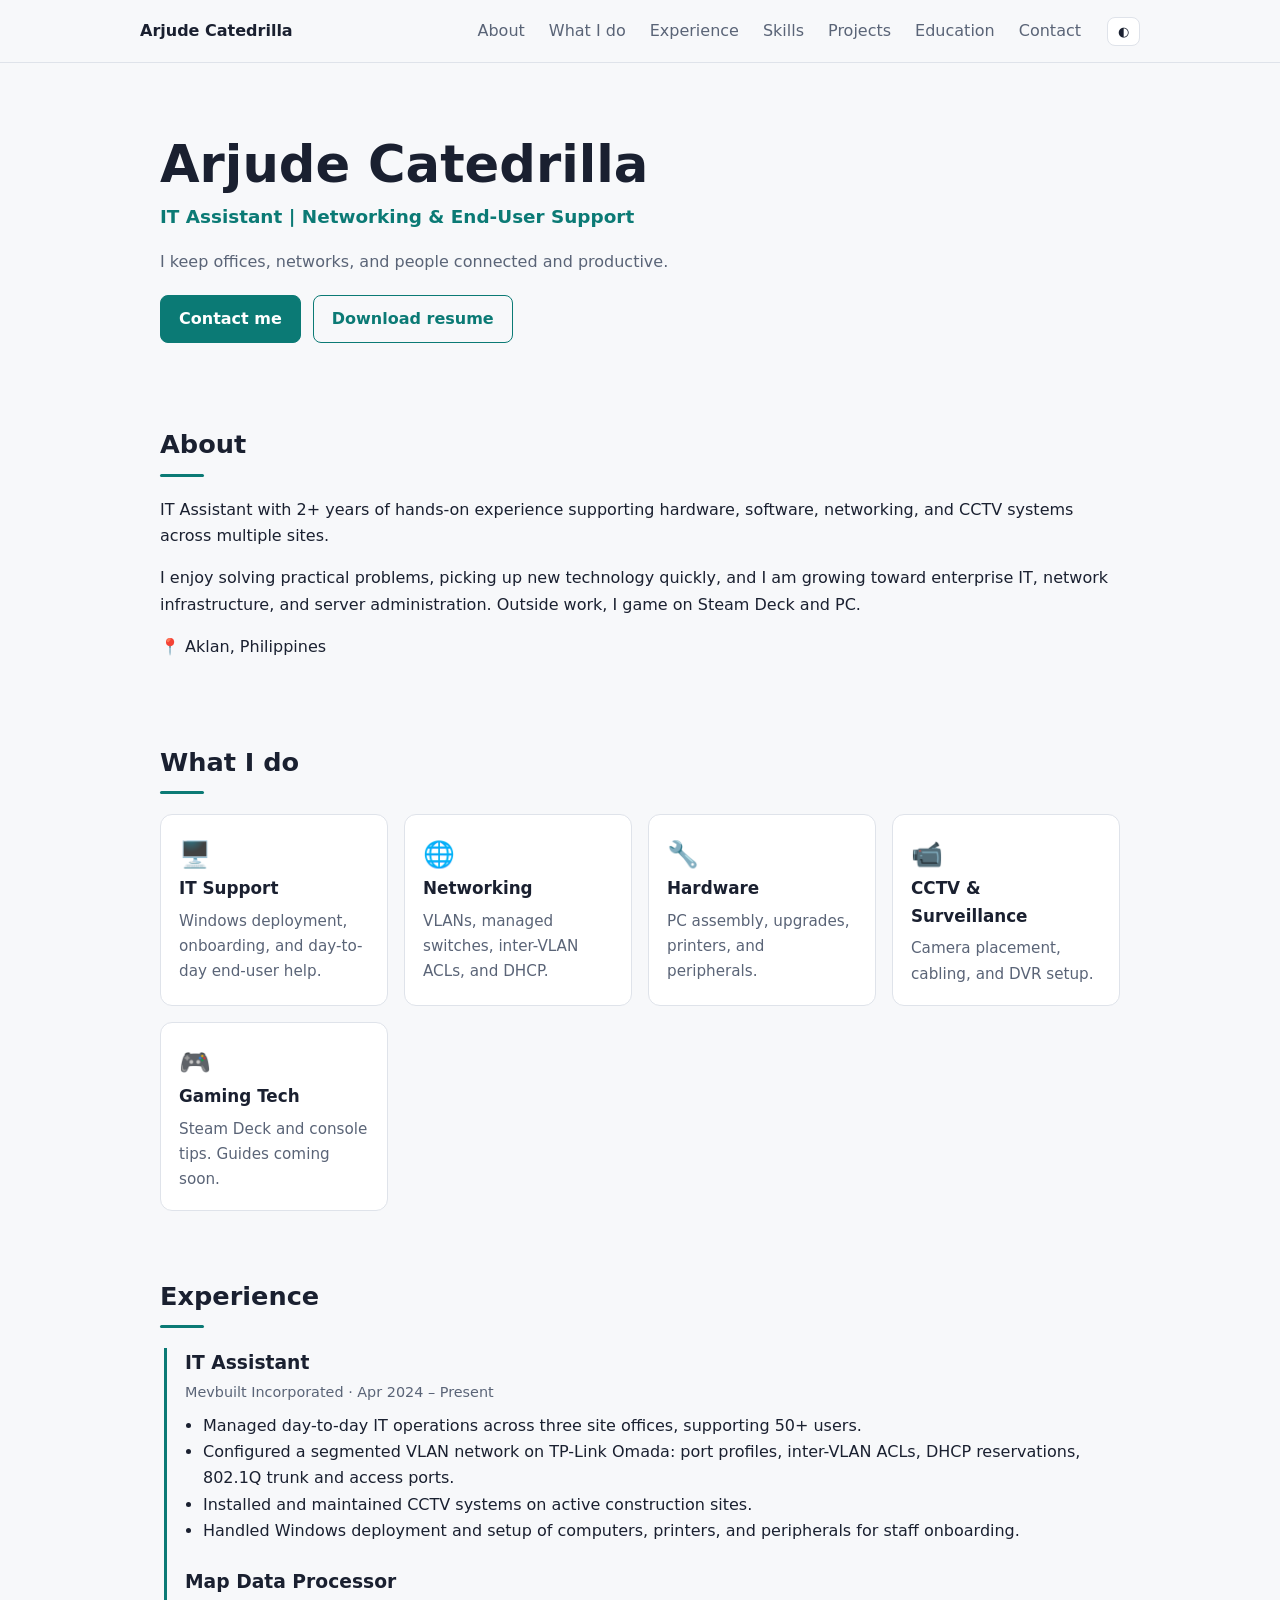
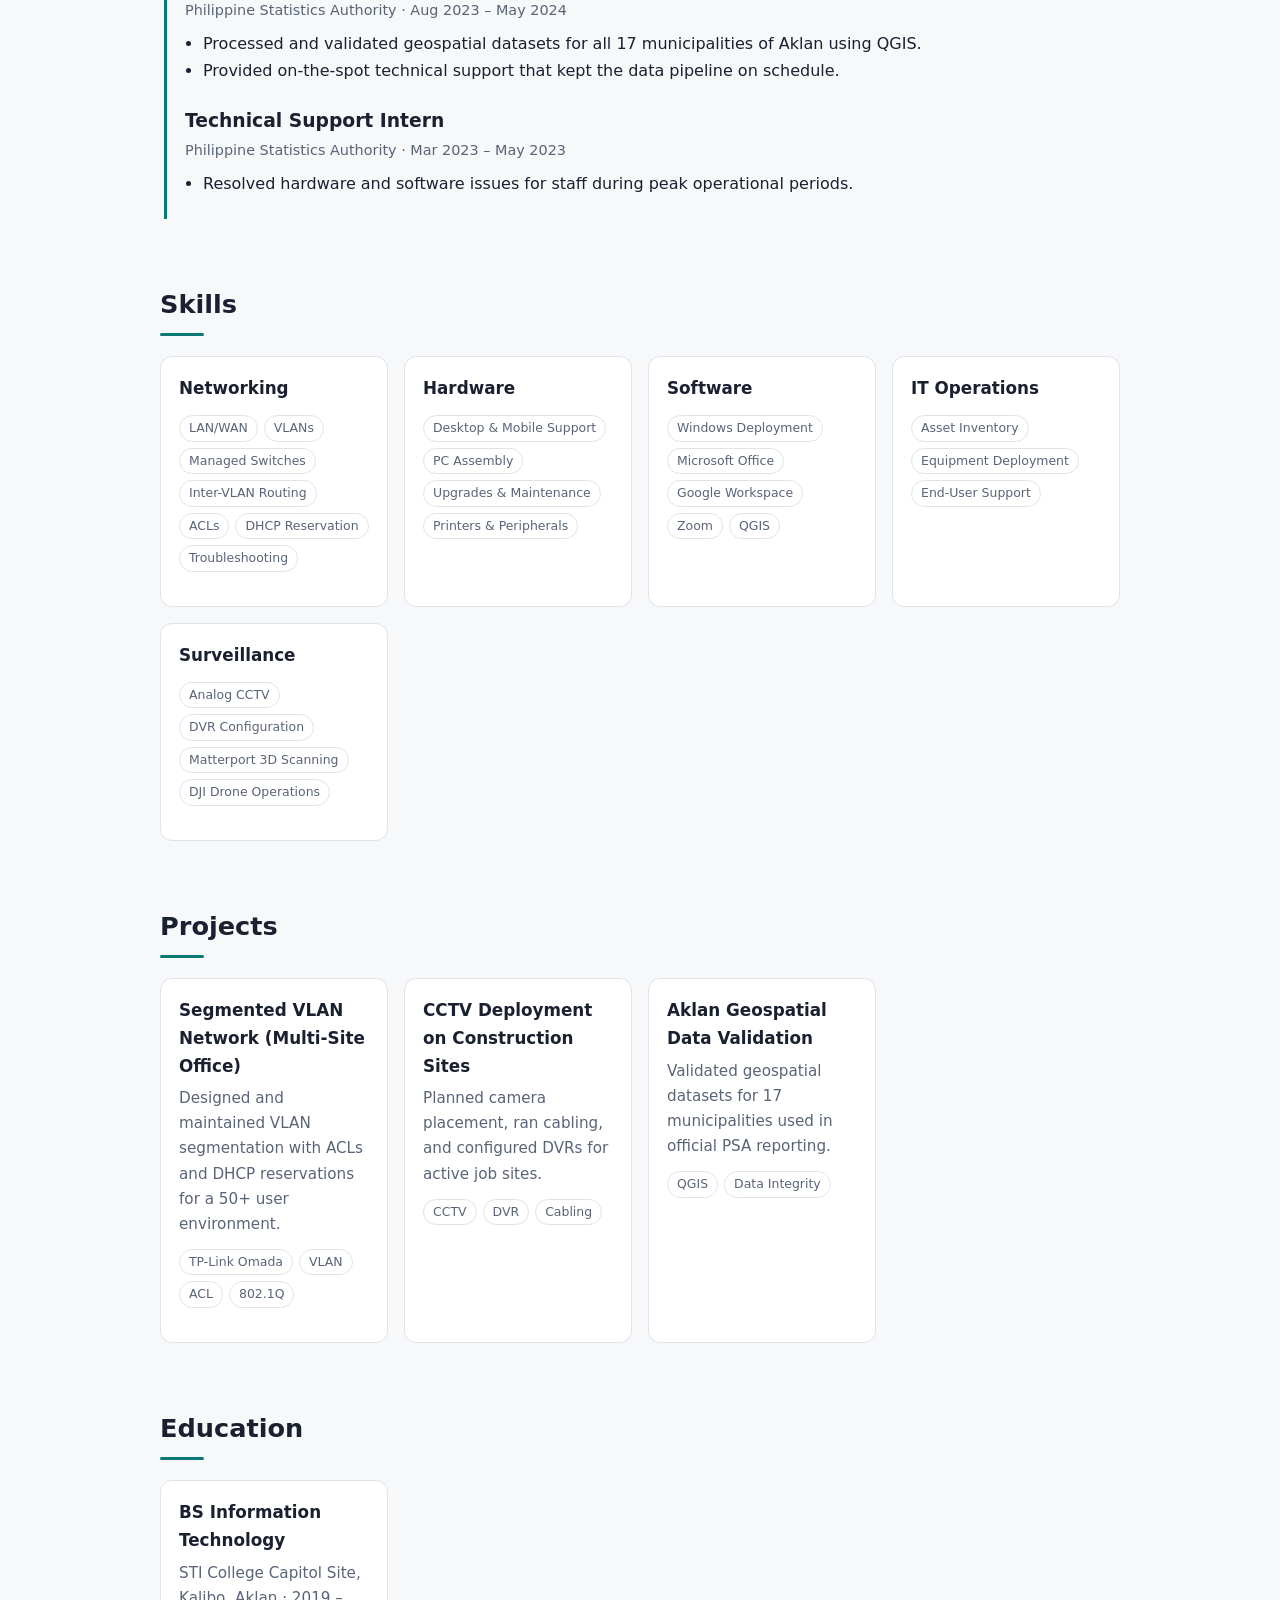
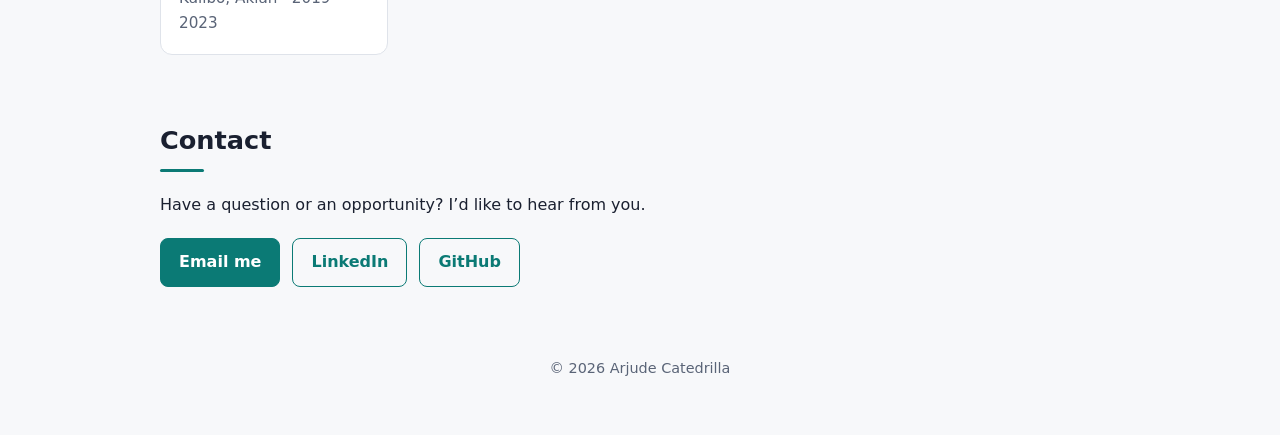
==== index.html @ ebd31da4 "First version" ====
<!DOCTYPE html>
<html lang="en">
<head>
  <meta charset="UTF-8">
  <meta name="viewport" content="width=device-width, initial-scale=1">
  <meta http-equiv="Content-Security-Policy" content="default-src 'self'; img-src 'self' data:; style-src 'self'; script-src 'self'; base-uri 'self'; form-action 'none'">
  <title>Arjude Catedrilla | IT Assistant</title>
  <meta name="description" content="Portfolio of Arjude Catedrilla: IT support, networking, and hardware.">
  <link rel="stylesheet" href="style.css">
</head>
<body>
  <a class="skip" href="#main">Skip to content</a>
  <header class="nav">
    <a class="brand" href="#top" id="brand"></a>
    <nav aria-label="Main" id="nav"></nav>
    <button id="theme" type="button" aria-label="Toggle dark or light theme">◐</button>
  </header>
  <main id="main"><div id="top"></div></main>
  <footer><p id="foot"></p></footer>
  <script src="content.js"></script>
  <script src="app.js"></script>
</body>
</html>
---- style.css ----
:root{--bg:#f7f8fa;--surface:#fff;--text:#1a2030;--muted:#5a6477;--accent:#0b7a75;--accent-ink:#fff;--border:#dfe3ea;color-scheme:light}
@media (prefers-color-scheme:dark){:root:not([data-theme="light"]){--bg:#0f141c;--surface:#171e29;--text:#e8edf4;--muted:#9aa6b8;--accent:#3ccfc4;--accent-ink:#06201e;--border:#273142;color-scheme:dark}}
:root[data-theme="dark"]{--bg:#0f141c;--surface:#171e29;--text:#e8edf4;--muted:#9aa6b8;--accent:#3ccfc4;--accent-ink:#06201e;--border:#273142;color-scheme:dark}
*{box-sizing:border-box}html{scroll-behavior:smooth;scroll-padding-top:70px}
body{margin:0;background:var(--bg);color:var(--text);font:16px/1.65 system-ui,-apple-system,"Segoe UI",Roboto,sans-serif}
a{color:var(--accent)}a:focus-visible,button:focus-visible{outline:3px solid var(--accent);outline-offset:2px}
.skip{position:absolute;left:-999px}.skip:focus{left:8px;top:8px;background:var(--surface);padding:8px;z-index:20}
.nav{position:sticky;top:0;z-index:10;display:flex;align-items:center;gap:16px;padding:12px max(20px,calc((100% - 1000px)/2));background:var(--bg);border-bottom:1px solid var(--border)}
.brand{font-weight:700;text-decoration:none;color:var(--text);margin-right:auto}
nav{display:flex;gap:4px;overflow-x:auto}nav a{padding:6px 10px;color:var(--muted);text-decoration:none;border-radius:6px;white-space:nowrap}nav a:hover{color:var(--text);background:var(--surface)}
#theme{background:var(--surface);color:var(--text);border:1px solid var(--border);border-radius:8px;padding:6px 10px;cursor:pointer}
main,footer{max-width:1000px;margin:0 auto;padding:0 20px}
section{padding:56px 0 8px}h2{font-size:1.6rem;margin:0 0 20px}h2::after{content:"";display:block;width:44px;height:3px;background:var(--accent);margin-top:8px;border-radius:2px}
.hero{padding:72px 0 24px}.hero h1{font-size:clamp(2rem,6vw,3.2rem);line-height:1.15;margin:0 0 8px}
.hero .role{color:var(--accent);font-weight:600;font-size:1.15rem;margin:0 0 12px}.hero p{max-width:60ch;color:var(--muted)}
.btns{display:flex;flex-wrap:wrap;gap:12px;margin-top:20px}
.btn{display:inline-block;padding:10px 18px;border-radius:8px;border:1px solid var(--accent);color:var(--accent);text-decoration:none;font-weight:600}
.btn.primary{background:var(--accent);color:var(--accent-ink)}
.grid{display:grid;gap:16px;grid-template-columns:repeat(auto-fill,minmax(220px,1fr))}
.card{background:var(--surface);border:1px solid var(--border);border-radius:12px;padding:18px}
.card h3{margin:0 0 6px;font-size:1.05rem}.card p{margin:0;color:var(--muted);font-size:.95rem}.icon{font-size:1.6rem}
.tags{display:flex;flex-wrap:wrap;gap:6px;margin-top:12px;padding:0;list-style:none}
.tags li{font-size:.78rem;padding:2px 9px;border:1px solid var(--border);border-radius:999px;color:var(--muted)}
.job{border-left:3px solid var(--accent);padding:0 0 22px 18px;margin-left:4px}.job h3{margin:0}.job .meta{color:var(--muted);font-size:.9rem;margin:2px 0 8px}.job ul{margin:0;padding-left:18px}
footer{padding-top:48px;padding-bottom:40px;color:var(--muted);font-size:.9rem;text-align:center}
@media (prefers-reduced-motion:reduce){html{scroll-behavior:auto}}
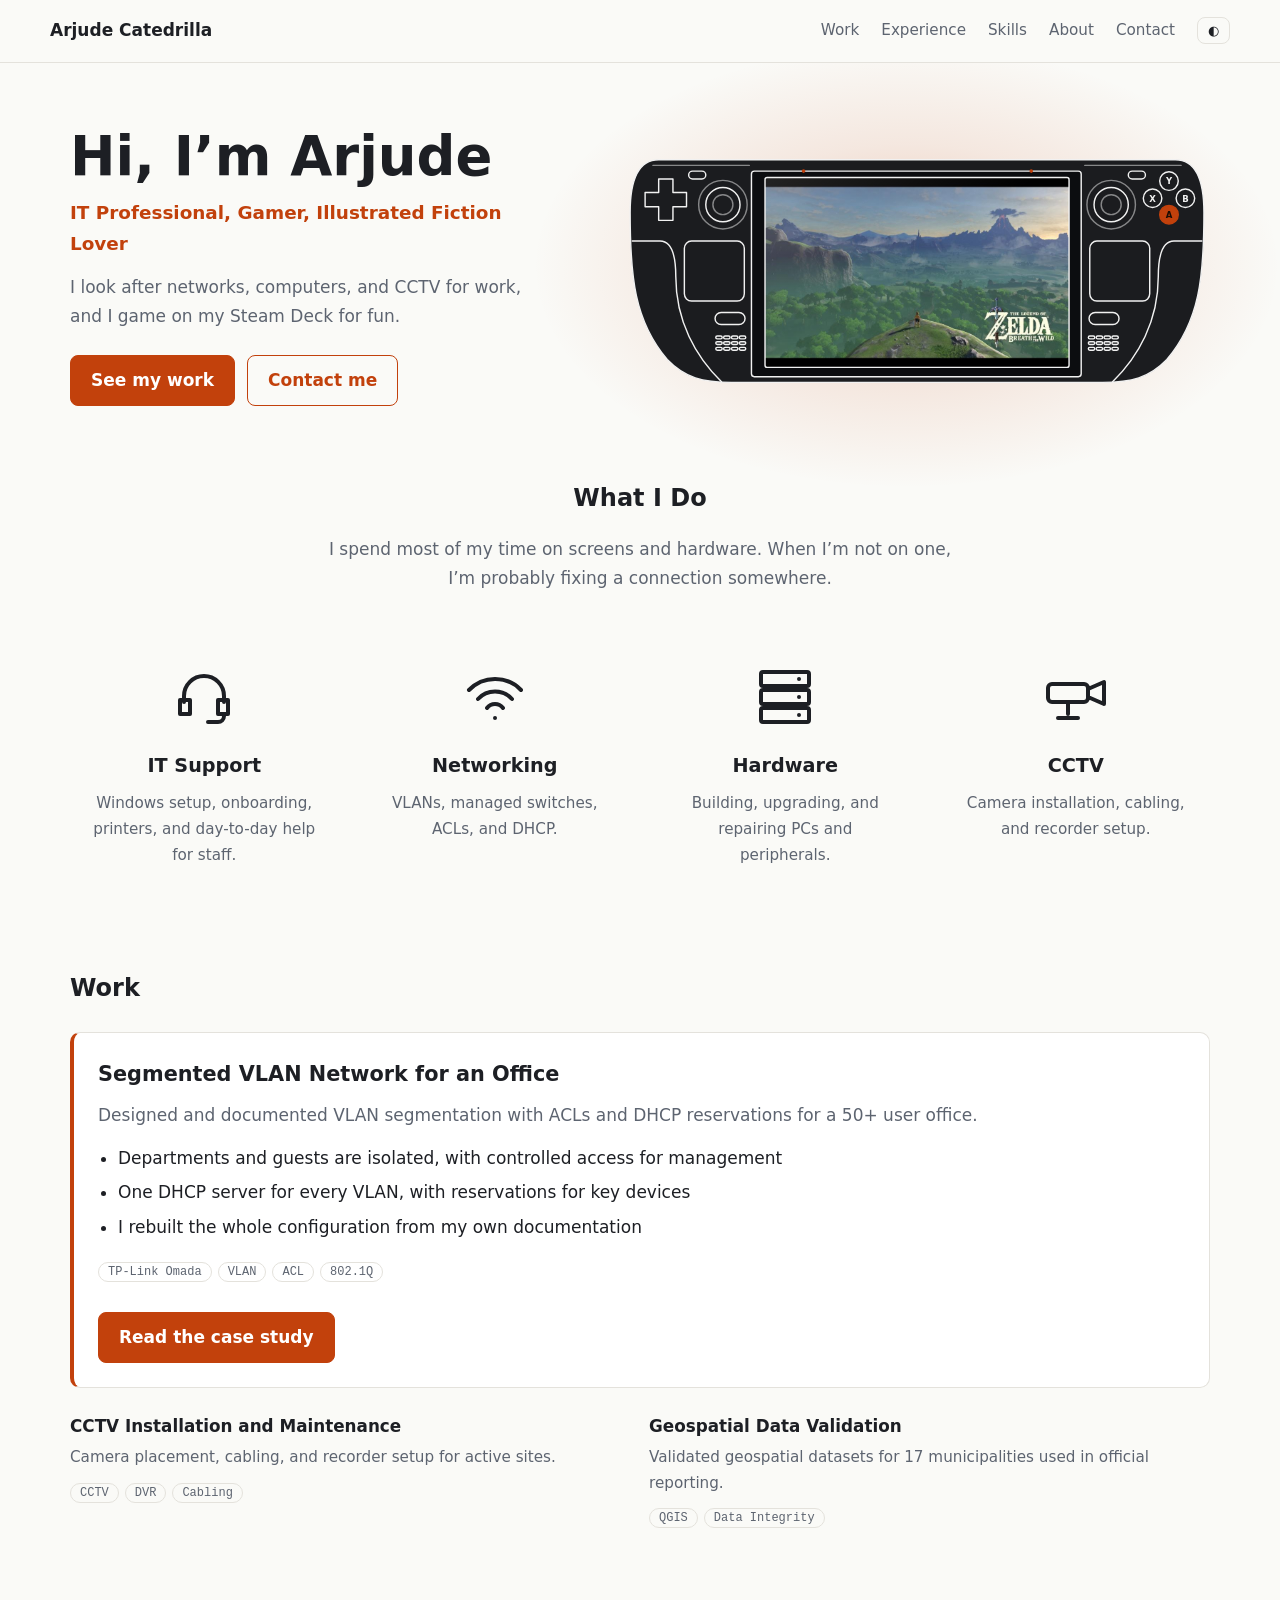
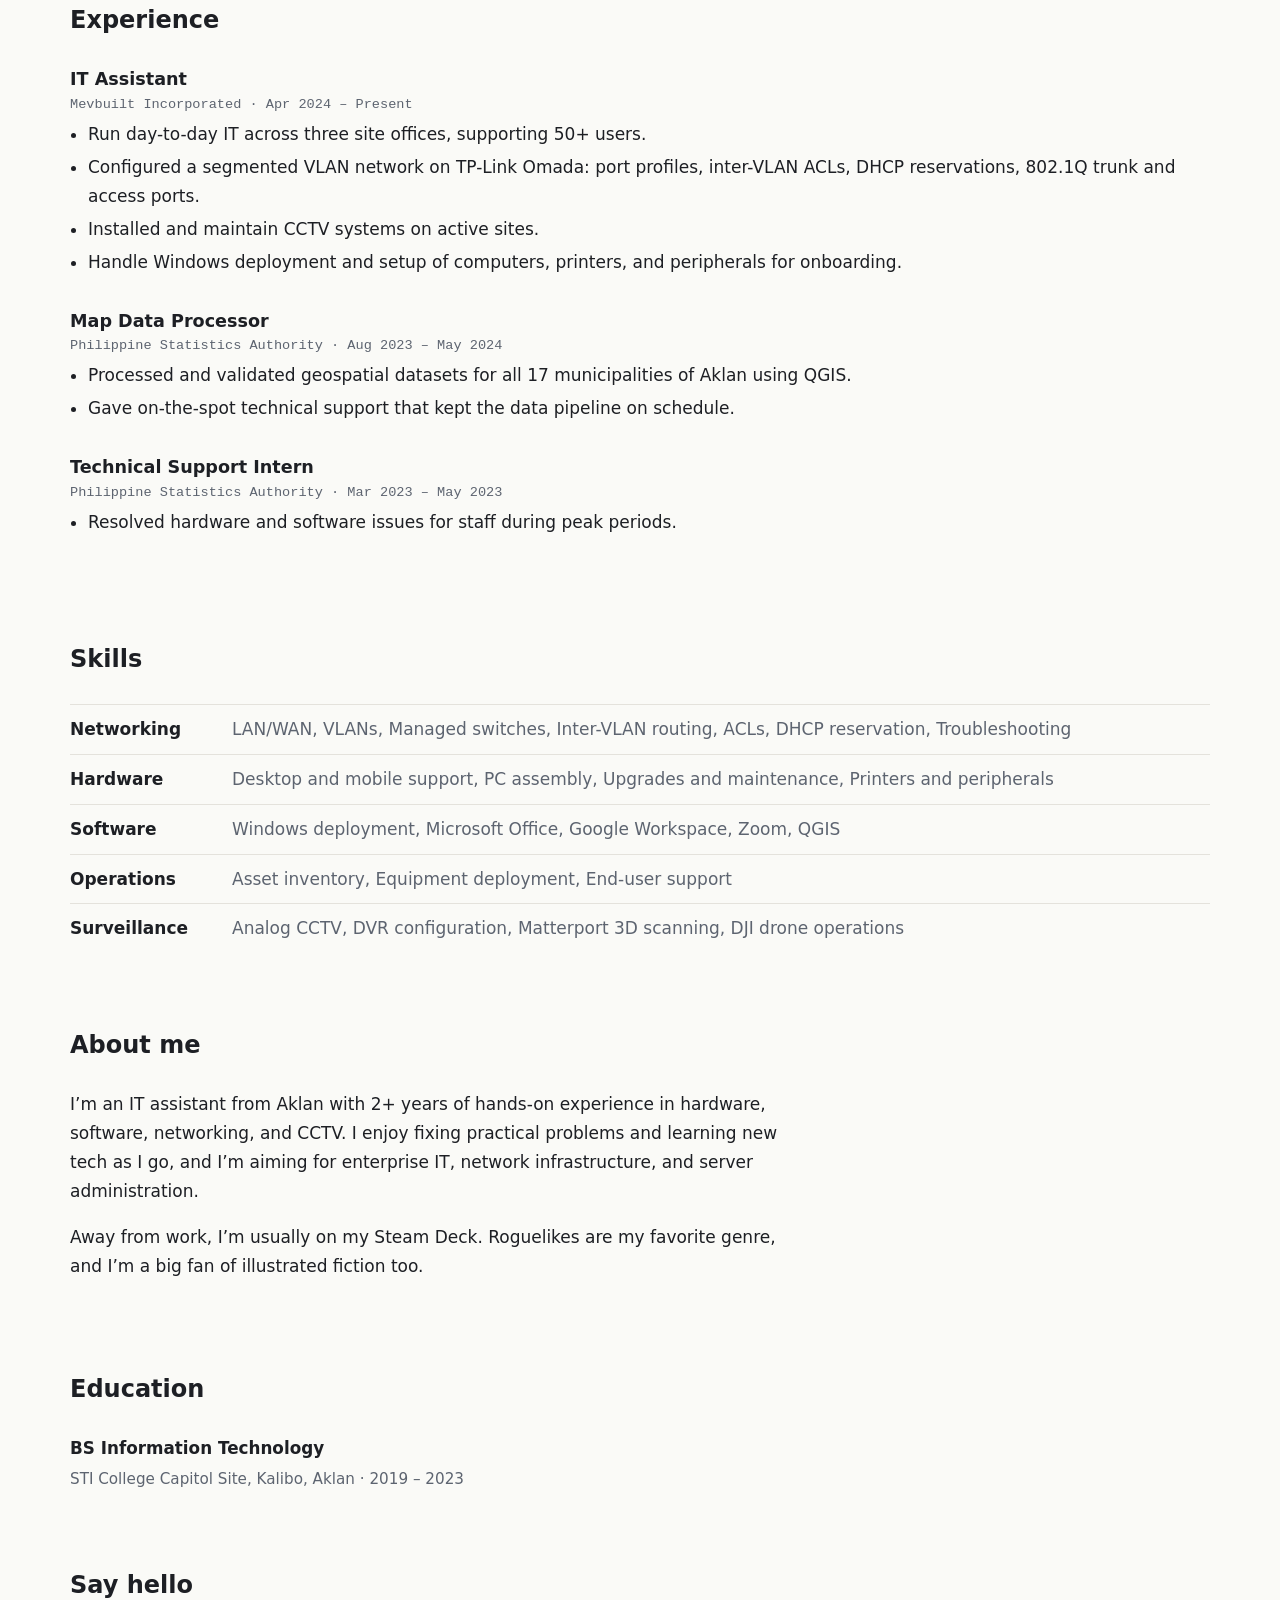
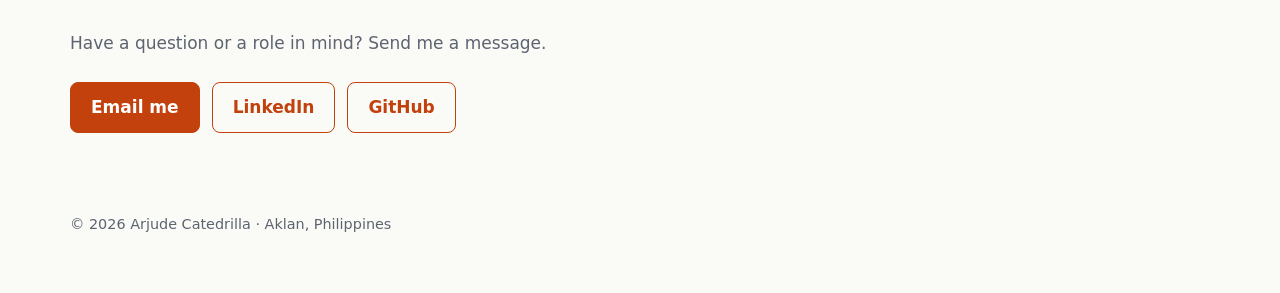
==== commit 9e779add: "Replaced title from IT assistant to just IT" ====
--- a/index.html
+++ b/index.html
@@ -4,7 +4,7 @@
   <meta charset="UTF-8">
   <meta name="viewport" content="width=device-width, initial-scale=1">
   <meta http-equiv="Content-Security-Policy" content="default-src 'self'; img-src 'self' data:; style-src 'self'; script-src 'self'; base-uri 'self'; form-action 'none'">
-  <title>Arjude Catedrilla | IT Assistant</title>
+  <title>Arjude Catedrilla | IT</title>
   <meta name="description" content="Portfolio of Arjude Catedrilla: IT support, networking, and hardware.">
   <link rel="stylesheet" href="style.css">
 </head>
--- a/style.css
+++ b/style.css
@@ -1,26 +1,60 @@
-:root{--bg:#f7f8fa;--surface:#fff;--text:#1a2030;--muted:#5a6477;--accent:#0b7a75;--accent-ink:#fff;--border:#dfe3ea;color-scheme:light}
-@media (prefers-color-scheme:dark){:root:not([data-theme="light"]){--bg:#0f141c;--surface:#171e29;--text:#e8edf4;--muted:#9aa6b8;--accent:#3ccfc4;--accent-ink:#06201e;--border:#273142;color-scheme:dark}}
-:root[data-theme="dark"]{--bg:#0f141c;--surface:#171e29;--text:#e8edf4;--muted:#9aa6b8;--accent:#3ccfc4;--accent-ink:#06201e;--border:#273142;color-scheme:dark}
+:root{--bg:#fafaf7;--surface:#fff;--text:#1d1f24;--muted:#5d6470;--accent:#c2410c;--accent-ink:#fff;--border:#e4e2dc;--mono:ui-monospace,"SF Mono",Consolas,monospace;color-scheme:light}
+@media (prefers-color-scheme:dark){:root:not([data-theme="light"]){--bg:#14161b;--surface:#1c1f26;--text:#eceef2;--muted:#a0a8b5;--accent:#ff8a4c;--accent-ink:#1a0d05;--border:#2b2f38;color-scheme:dark}}
+:root[data-theme="dark"]{--bg:#14161b;--surface:#1c1f26;--text:#eceef2;--muted:#a0a8b5;--accent:#ff8a4c;--accent-ink:#1a0d05;--border:#2b2f38;color-scheme:dark}
 *{box-sizing:border-box}html{scroll-behavior:smooth;scroll-padding-top:70px}
-body{margin:0;background:var(--bg);color:var(--text);font:16px/1.65 system-ui,-apple-system,"Segoe UI",Roboto,sans-serif}
-a{color:var(--accent)}a:focus-visible,button:focus-visible{outline:3px solid var(--accent);outline-offset:2px}
+body{margin:0;overflow-x:clip;background:var(--bg);color:var(--text);font:17px/1.7 system-ui,-apple-system,"Segoe UI",Roboto,sans-serif}
+a{color:var(--accent)}a:focus-visible,button:focus-visible{outline:3px solid var(--accent);outline-offset:3px}
 .skip{position:absolute;left:-999px}.skip:focus{left:8px;top:8px;background:var(--surface);padding:8px;z-index:20}
-.nav{position:sticky;top:0;z-index:10;display:flex;align-items:center;gap:16px;padding:12px max(20px,calc((100% - 1000px)/2));background:var(--bg);border-bottom:1px solid var(--border)}
+.nav{position:sticky;top:0;z-index:10;display:flex;align-items:center;gap:12px;padding:12px max(20px,calc((100% - 1180px)/2));background:var(--bg);border-bottom:1px solid var(--border)}
 .brand{font-weight:700;text-decoration:none;color:var(--text);margin-right:auto}
-nav{display:flex;gap:4px;overflow-x:auto}nav a{padding:6px 10px;color:var(--muted);text-decoration:none;border-radius:6px;white-space:nowrap}nav a:hover{color:var(--text);background:var(--surface)}
-#theme{background:var(--surface);color:var(--text);border:1px solid var(--border);border-radius:8px;padding:6px 10px;cursor:pointer}
-main,footer{max-width:1000px;margin:0 auto;padding:0 20px}
-section{padding:56px 0 8px}h2{font-size:1.6rem;margin:0 0 20px}h2::after{content:"";display:block;width:44px;height:3px;background:var(--accent);margin-top:8px;border-radius:2px}
-.hero{padding:72px 0 24px}.hero h1{font-size:clamp(2rem,6vw,3.2rem);line-height:1.15;margin:0 0 8px}
-.hero .role{color:var(--accent);font-weight:600;font-size:1.15rem;margin:0 0 12px}.hero p{max-width:60ch;color:var(--muted)}
-.btns{display:flex;flex-wrap:wrap;gap:12px;margin-top:20px}
-.btn{display:inline-block;padding:10px 18px;border-radius:8px;border:1px solid var(--accent);color:var(--accent);text-decoration:none;font-weight:600}
+nav{display:flex;gap:2px;overflow-x:auto}nav a{padding:6px 10px;color:var(--muted);text-decoration:none;white-space:nowrap;font-size:.95rem}nav a:hover{color:var(--accent)}
+#theme{background:none;color:var(--text);border:1px solid var(--border);border-radius:8px;padding:5px 10px;cursor:pointer}
+main,footer{max-width:1180px;margin:0 auto;padding:0 20px}
+section{padding:72px 0 0}
+h2{font-size:1.5rem;margin:0 0 24px}
+.hero{display:grid;grid-template-columns:minmax(0,1fr) minmax(0,1.25fr);gap:48px;align-items:center;padding:64px 0 0}
+.hero h1{font-size:clamp(2.2rem,6vw,3.4rem);line-height:1.1;margin:0 0 10px}
+.hero .role{color:var(--accent);font-weight:600;font-size:1.15rem;margin:0 0 14px}
+.hero .lead{color:var(--muted);margin:0;max-width:30em}
+.hero figure{margin:0;position:relative;z-index:0}
+.hero figure::before{content:"";position:absolute;inset:-90px -70px;z-index:-1;pointer-events:none;background:radial-gradient(ellipse closest-side,color-mix(in srgb,var(--accent) 30%,transparent),color-mix(in srgb,var(--accent) 10%,transparent) 55%,transparent)}
+.hero svg{display:block;width:100%;height:auto}
+.d-body{fill:#1b1c1f;stroke:#f1f1f1;stroke-width:2}.d-glass{fill:#0c0d10;stroke:#f1f1f1;stroke-width:2}
+.d-line{fill:none;stroke:#f1f1f1;stroke-width:2;stroke-linecap:round;stroke-linejoin:round}.d-faint{opacity:.5}
+.d-txt{fill:#f1f1f1;font:700 12px system-ui,sans-serif}.d-txt.d-dark{fill:#1a0d05}.d-acc{fill:var(--accent)}.d-hot{stroke:var(--accent);fill:var(--accent)}
+.slide{transform:translateX(-430px);transition:transform .9s cubic-bezier(.65,0,.35,1)}.slide.on{transform:none}.slide.out{transform:translateX(430px)}.slide.reset{transition:none}
+.btns{display:flex;flex-wrap:wrap;gap:12px;margin-top:24px}
+.btn{display:inline-block;padding:10px 20px;border-radius:8px;border:1.5px solid var(--accent);color:var(--accent);text-decoration:none;font-weight:600}
 .btn.primary{background:var(--accent);color:var(--accent-ink)}
-.grid{display:grid;gap:16px;grid-template-columns:repeat(auto-fill,minmax(220px,1fr))}
-.card{background:var(--surface);border:1px solid var(--border);border-radius:12px;padding:18px}
-.card h3{margin:0 0 6px;font-size:1.05rem}.card p{margin:0;color:var(--muted);font-size:.95rem}.icon{font-size:1.6rem}
-.tags{display:flex;flex-wrap:wrap;gap:6px;margin-top:12px;padding:0;list-style:none}
-.tags li{font-size:.78rem;padding:2px 9px;border:1px solid var(--border);border-radius:999px;color:var(--muted)}
-.job{border-left:3px solid var(--accent);padding:0 0 22px 18px;margin-left:4px}.job h3{margin:0}.job .meta{color:var(--muted);font-size:.9rem;margin:2px 0 8px}.job ul{margin:0;padding-left:18px}
-footer{padding-top:48px;padding-bottom:40px;color:var(--muted);font-size:.9rem;text-align:center}
-@media (prefers-reduced-motion:reduce){html{scroll-behavior:auto}}
+#do h2,#do .intro{text-align:center}#do .intro{color:var(--muted);max-width:38em;margin:-8px auto 40px}
+.do{list-style:none;margin:0;padding:0;display:grid;gap:22px;grid-template-columns:repeat(auto-fit,minmax(210px,1fr))}
+.do-item{text-align:center;padding:28px 18px 24px;border:3px solid transparent;border-radius:16px;transition:transform .18s ease,border-color .18s ease,box-shadow .18s ease,background-color .18s ease}
+.do-ico svg{width:64px;height:64px;fill:none;stroke:currentColor;stroke-width:4;stroke-linecap:round;stroke-linejoin:round;transition:color .18s ease}
+.do-item h3{margin:14px 0 8px;font-size:1.2rem}.do-item p{margin:0;color:var(--muted);font-size:.95rem}
+/* Steam Deck style "selected" look: lift, bright outline, glow, gentle pulse */
+@keyframes pick{0%,100%{box-shadow:0 14px 34px rgba(0,0,0,.35),0 0 22px color-mix(in srgb,var(--accent) 40%,transparent)}50%{box-shadow:0 14px 34px rgba(0,0,0,.35),0 0 38px color-mix(in srgb,var(--accent) 65%,transparent)}}
+@media (hover:hover){.do-item:hover{transform:translateY(-4px) scale(1.06);border-color:var(--text);background:var(--surface);animation:pick 1.6s ease-in-out infinite}.do-item:hover .do-ico svg{color:var(--accent)}}
+.do-item:active{transform:scale(1.03);border-color:var(--text);background:var(--surface)}.do-item:active .do-ico svg{color:var(--accent)}
+.featured{border:1px solid var(--border);border-left:4px solid var(--accent);background:var(--surface);border-radius:10px;padding:24px;margin-bottom:24px}
+.featured h3{margin:0 0 8px;font-size:1.3rem}.featured p{margin:0;color:var(--muted)}.featured ul.out{margin:14px 0;padding-left:20px}.featured li{margin:6px 0}
+.list{display:grid;gap:18px;grid-template-columns:repeat(auto-fit,minmax(260px,1fr))}
+.item h3{margin:0 0 4px;font-size:1.05rem}.item p{margin:0;color:var(--muted);font-size:.95rem}
+.tags{display:flex;flex-wrap:wrap;gap:6px;margin:12px 0 0;padding:0;list-style:none}
+.tags li{font:.75rem var(--mono);padding:2px 9px;border:1px solid var(--border);border-radius:999px;color:var(--muted)}
+.job{padding:0 0 26px}.job h3{margin:0;font-size:1.1rem}.job .meta{color:var(--muted);font:.85rem var(--mono);margin:2px 0 8px}.job ul{margin:0;padding-left:18px}.job li{margin:4px 0}
+dl.skills{margin:0}dl.skills div{padding:10px 0;border-top:1px solid var(--border);display:grid;grid-template-columns:150px 1fr;gap:12px}
+dl.skills dt{font-weight:700}dl.skills dd{margin:0;color:var(--muted)}
+.about p{max-width:42em}
+.contact p{max-width:34em;color:var(--muted)}
+footer{padding-top:64px;padding-bottom:40px;color:var(--muted);font-size:.9rem}
+@media (max-width:720px){.hero{grid-template-columns:1fr}.hero figure{margin:0}.hero figure::before{inset:-60px -20px}dl.skills div{grid-template-columns:1fr;gap:2px}}
+@media (prefers-reduced-motion:reduce){html{scroll-behavior:auto}.do-item,.do-item:hover{transition:none;animation:none;transform:none}.slide{transition:none}}
+/* Article pages */
+.article{max-width:760px;margin:0 auto;padding:40px 20px 24px}.article h1{font-size:clamp(1.8rem,5vw,2.5rem);line-height:1.15;margin:8px 0 16px}
+.article h2{font-size:1.35rem;margin:44px 0 12px}.article .meta{color:var(--muted);font:.85rem var(--mono)}.article li{margin:4px 0}
+.note{background:var(--surface);border:1px solid var(--border);border-left:3px solid var(--accent);border-radius:8px;padding:12px 16px;color:var(--muted);font-size:.92rem}
+.tbl{overflow-x:auto}table{border-collapse:collapse;width:100%;font-size:.92rem}th,td{border:1px solid var(--border);padding:8px 10px;text-align:left;vertical-align:top}th{background:var(--surface)}
+.diagram{width:100%;height:auto;background:var(--surface);border:1px solid var(--border);border-radius:12px;margin:20px 0}
+.diagram .box{fill:var(--bg);stroke:var(--border);stroke-width:1.5}.diagram .hi{fill:var(--bg);stroke:var(--accent);stroke-width:2}
+.diagram .t{fill:var(--text);font:600 13px system-ui,sans-serif}.diagram .m{fill:var(--muted);font:12px system-ui,sans-serif}
+.diagram .ln{stroke:var(--muted);stroke-width:1.5;fill:none}.diagram .ok{stroke:var(--accent);stroke-width:2;fill:none;stroke-dasharray:5 4}
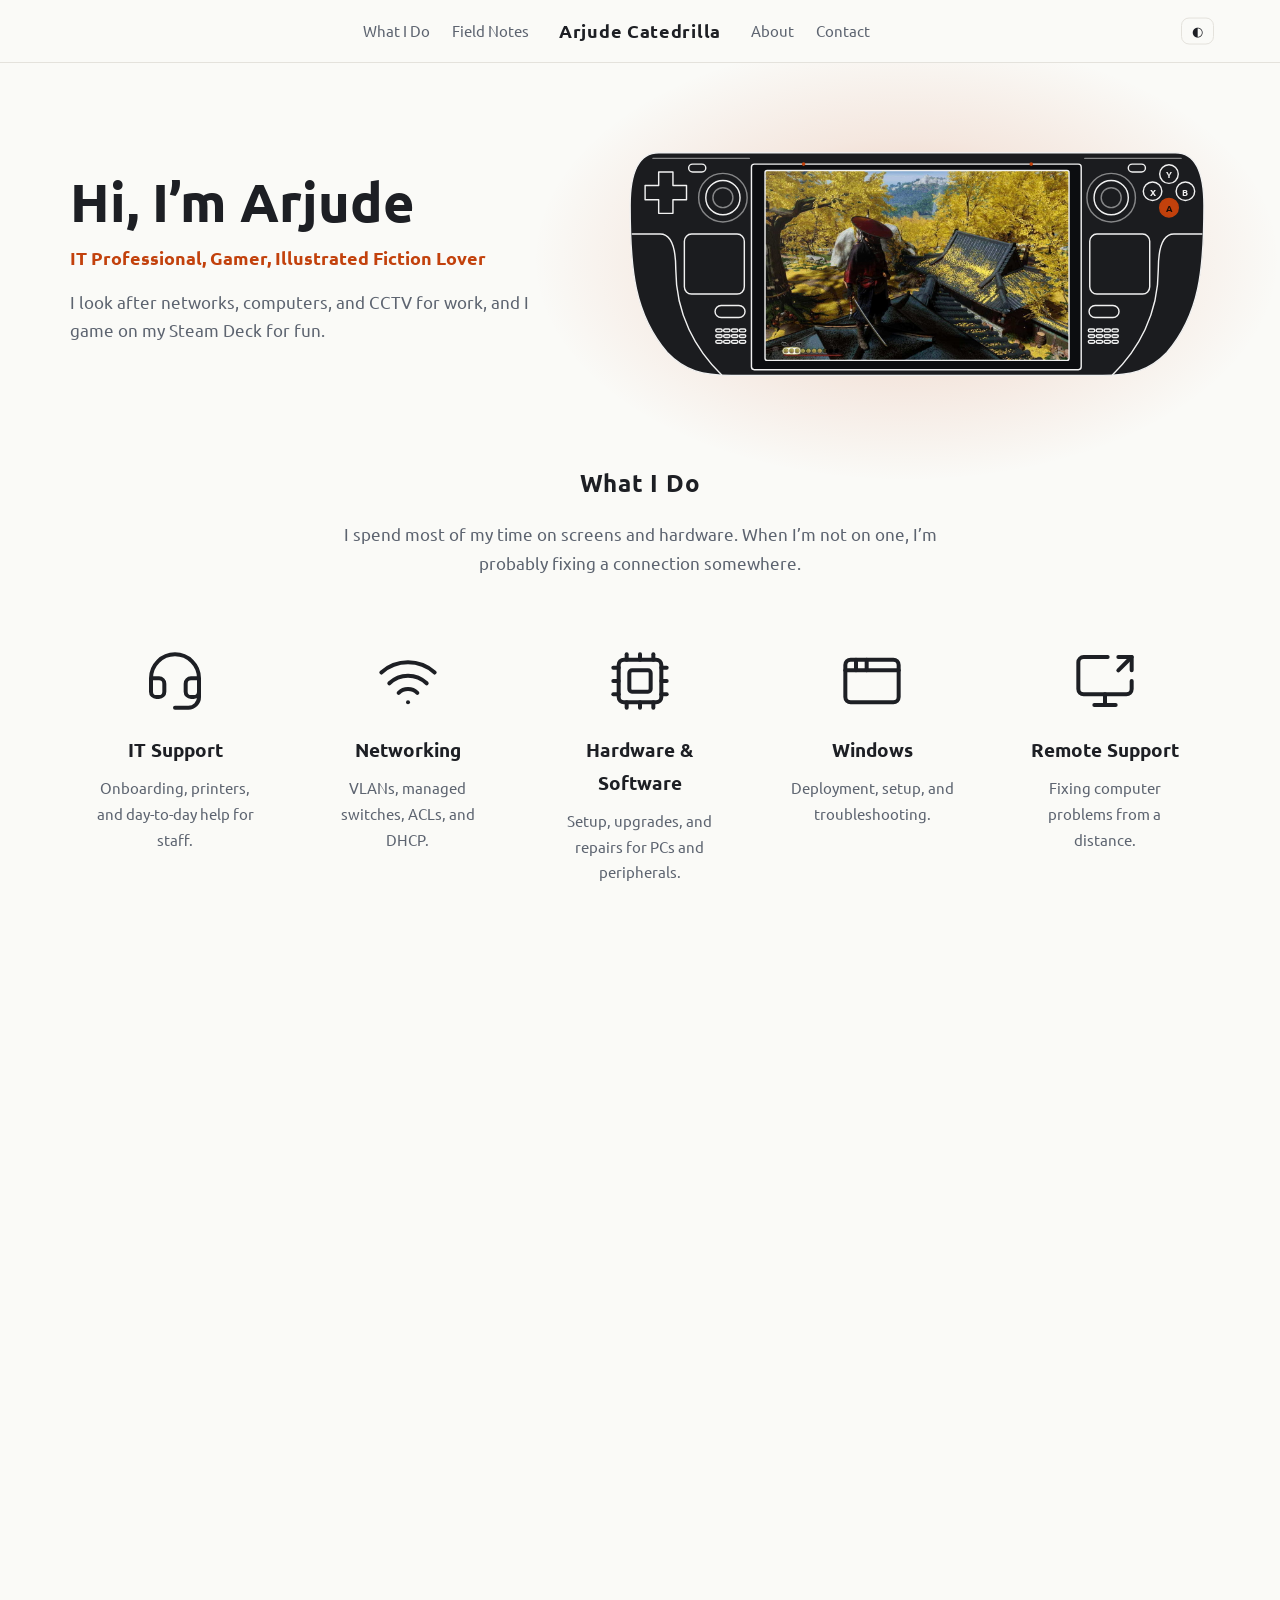
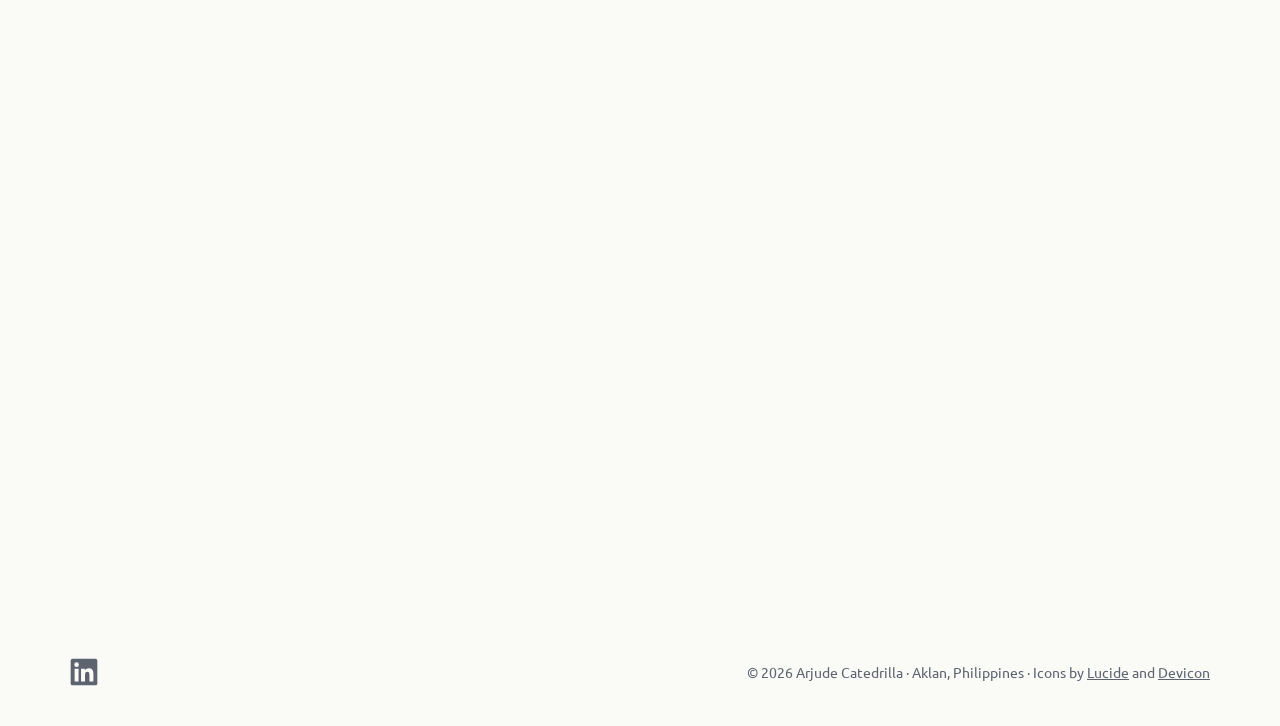
==== commit 597acc93: "updates on user interface and additional guides" ====
--- a/index.html
+++ b/index.html
@@ -4,15 +4,18 @@
   <meta charset="UTF-8">
   <meta name="viewport" content="width=device-width, initial-scale=1">
   <meta http-equiv="Content-Security-Policy" content="default-src 'self'; img-src 'self' data:; style-src 'self'; script-src 'self'; base-uri 'self'; form-action 'none'">
-  <title>Arjude Catedrilla | IT</title>
+  <title>Arjude Catedrilla | IT Assistant</title>
   <meta name="description" content="Portfolio of Arjude Catedrilla: IT support, networking, and hardware.">
+  <link rel="preload" href="fonts/ubuntu-latin-400-normal.woff2" as="font" type="font/woff2" crossorigin>
+  <link rel="preload" href="fonts/ubuntu-latin-700-normal.woff2" as="font" type="font/woff2" crossorigin>
   <link rel="stylesheet" href="style.css">
 </head>
 <body>
   <a class="skip" href="#main">Skip to content</a>
-  <header class="nav">
+  <header class="nav split">
+    <nav aria-label="Main sections" id="navL"></nav>
     <a class="brand" href="#top" id="brand"></a>
-    <nav aria-label="Main" id="nav"></nav>
+    <nav aria-label="More sections" id="navR"></nav>
     <button id="theme" type="button" aria-label="Toggle dark or light theme">◐</button>
   </header>
   <main id="main"><div id="top"></div></main>
--- a/style.css
+++ b/style.css
@@ -1,8 +1,12 @@
-:root{--bg:#fafaf7;--surface:#fff;--text:#1d1f24;--muted:#5d6470;--accent:#c2410c;--accent-ink:#fff;--border:#e4e2dc;--mono:ui-monospace,"SF Mono",Consolas,monospace;color-scheme:light}
+@font-face{font-family:"Ubuntu";font-style:normal;font-weight:300;font-display:swap;src:url("fonts/ubuntu-latin-300-normal.woff2") format("woff2")}
+@font-face{font-family:"Ubuntu";font-style:normal;font-weight:400;font-display:swap;src:url("fonts/ubuntu-latin-400-normal.woff2") format("woff2")}
+@font-face{font-family:"Ubuntu";font-style:normal;font-weight:700;font-display:swap;src:url("fonts/ubuntu-latin-700-normal.woff2") format("woff2")}
+@font-face{font-family:"JetBrains Mono";font-style:normal;font-weight:400;font-display:swap;src:url("fonts/jetbrains-mono-latin-400-normal.woff2") format("woff2")}
+:root{--bg:#fafaf7;--surface:#fff;--text:#1d1f24;--muted:#5d6470;--accent:#c2410c;--accent-ink:#fff;--border:#e4e2dc;--mono:"JetBrains Mono",ui-monospace,"SF Mono",Consolas,monospace;--sans:"Ubuntu",system-ui,-apple-system,"Segoe UI",Roboto,sans-serif;color-scheme:light}
 @media (prefers-color-scheme:dark){:root:not([data-theme="light"]){--bg:#14161b;--surface:#1c1f26;--text:#eceef2;--muted:#a0a8b5;--accent:#ff8a4c;--accent-ink:#1a0d05;--border:#2b2f38;color-scheme:dark}}
 :root[data-theme="dark"]{--bg:#14161b;--surface:#1c1f26;--text:#eceef2;--muted:#a0a8b5;--accent:#ff8a4c;--accent-ink:#1a0d05;--border:#2b2f38;color-scheme:dark}
 *{box-sizing:border-box}html{scroll-behavior:smooth;scroll-padding-top:70px}
-body{margin:0;overflow-x:clip;background:var(--bg);color:var(--text);font:17px/1.7 system-ui,-apple-system,"Segoe UI",Roboto,sans-serif}
+body{margin:0;overflow-x:clip;background:var(--bg);color:var(--text);font:17px/1.7 var(--sans)}
 a{color:var(--accent)}a:focus-visible,button:focus-visible{outline:3px solid var(--accent);outline-offset:3px}
 .skip{position:absolute;left:-999px}.skip:focus{left:8px;top:8px;background:var(--surface);padding:8px;z-index:20}
 .nav{position:sticky;top:0;z-index:10;display:flex;align-items:center;gap:12px;padding:12px max(20px,calc((100% - 1180px)/2));background:var(--bg);border-bottom:1px solid var(--border)}
@@ -21,7 +25,7 @@
 .hero svg{display:block;width:100%;height:auto}
 .d-body{fill:#1b1c1f;stroke:#f1f1f1;stroke-width:2}.d-glass{fill:#0c0d10;stroke:#f1f1f1;stroke-width:2}
 .d-line{fill:none;stroke:#f1f1f1;stroke-width:2;stroke-linecap:round;stroke-linejoin:round}.d-faint{opacity:.5}
-.d-txt{fill:#f1f1f1;font:700 12px system-ui,sans-serif}.d-txt.d-dark{fill:#1a0d05}.d-acc{fill:var(--accent)}.d-hot{stroke:var(--accent);fill:var(--accent)}
+.d-txt{fill:#f1f1f1;font:700 12px var(--sans)}.d-txt.d-dark{fill:#1a0d05}.d-acc{fill:var(--accent)}.d-hot{stroke:var(--accent);fill:var(--accent)}
 .slide{transform:translateX(-430px);transition:transform .9s cubic-bezier(.65,0,.35,1)}.slide.on{transform:none}.slide.out{transform:translateX(430px)}.slide.reset{transition:none}
 .btns{display:flex;flex-wrap:wrap;gap:12px;margin-top:24px}
 .btn{display:inline-block;padding:10px 20px;border-radius:8px;border:1.5px solid var(--accent);color:var(--accent);text-decoration:none;font-weight:600}
@@ -29,13 +33,9 @@
 #do h2,#do .intro{text-align:center}#do .intro{color:var(--muted);max-width:38em;margin:-8px auto 40px}
 .do{list-style:none;margin:0;padding:0;display:grid;gap:22px;grid-template-columns:repeat(auto-fit,minmax(210px,1fr))}
 .do-item{text-align:center;padding:28px 18px 24px;border:3px solid transparent;border-radius:16px;transition:transform .18s ease,border-color .18s ease,box-shadow .18s ease,background-color .18s ease}
-.do-ico svg{width:64px;height:64px;fill:none;stroke:currentColor;stroke-width:4;stroke-linecap:round;stroke-linejoin:round;transition:color .18s ease}
+.do-ico svg{width:64px;height:64px;fill:none;stroke:currentColor;stroke-width:1.5;stroke-linecap:round;stroke-linejoin:round;transition:color .18s ease}
 .do-item h3{margin:14px 0 8px;font-size:1.2rem}.do-item p{margin:0;color:var(--muted);font-size:.95rem}
-/* Steam Deck style "selected" look: lift, bright outline, glow, gentle pulse */
-@keyframes pick{0%,100%{box-shadow:0 14px 34px rgba(0,0,0,.35),0 0 22px color-mix(in srgb,var(--accent) 40%,transparent)}50%{box-shadow:0 14px 34px rgba(0,0,0,.35),0 0 38px color-mix(in srgb,var(--accent) 65%,transparent)}}
-@media (hover:hover){.do-item:hover{transform:translateY(-4px) scale(1.06);border-color:var(--text);background:var(--surface);animation:pick 1.6s ease-in-out infinite}.do-item:hover .do-ico svg{color:var(--accent)}}
-.do-item:active{transform:scale(1.03);border-color:var(--text);background:var(--surface)}.do-item:active .do-ico svg{color:var(--accent)}
-.featured{border:1px solid var(--border);border-left:4px solid var(--accent);background:var(--surface);border-radius:10px;padding:24px;margin-bottom:24px}
+.featured{border:1px solid var(--border);background:var(--surface);border-radius:10px;padding:24px;margin-bottom:24px}
 .featured h3{margin:0 0 8px;font-size:1.3rem}.featured p{margin:0;color:var(--muted)}.featured ul.out{margin:14px 0;padding-left:20px}.featured li{margin:6px 0}
 .list{display:grid;gap:18px;grid-template-columns:repeat(auto-fit,minmax(260px,1fr))}
 .item h3{margin:0 0 4px;font-size:1.05rem}.item p{margin:0;color:var(--muted);font-size:.95rem}
@@ -45,16 +45,77 @@
 dl.skills{margin:0}dl.skills div{padding:10px 0;border-top:1px solid var(--border);display:grid;grid-template-columns:150px 1fr;gap:12px}
 dl.skills dt{font-weight:700}dl.skills dd{margin:0;color:var(--muted)}
 .about p{max-width:42em}
-.contact p{max-width:34em;color:var(--muted)}
+
 footer{padding-top:64px;padding-bottom:40px;color:var(--muted);font-size:.9rem}
 @media (max-width:720px){.hero{grid-template-columns:1fr}.hero figure{margin:0}.hero figure::before{inset:-60px -20px}dl.skills div{grid-template-columns:1fr;gap:2px}}
-@media (prefers-reduced-motion:reduce){html{scroll-behavior:auto}.do-item,.do-item:hover{transition:none;animation:none;transform:none}.slide{transition:none}}
+@media (prefers-reduced-motion:reduce){html{scroll-behavior:auto}.slide{transition:none}}
 /* Article pages */
 .article{max-width:760px;margin:0 auto;padding:40px 20px 24px}.article h1{font-size:clamp(1.8rem,5vw,2.5rem);line-height:1.15;margin:8px 0 16px}
 .article h2{font-size:1.35rem;margin:44px 0 12px}.article .meta{color:var(--muted);font:.85rem var(--mono)}.article li{margin:4px 0}
-.note{background:var(--surface);border:1px solid var(--border);border-left:3px solid var(--accent);border-radius:8px;padding:12px 16px;color:var(--muted);font-size:.92rem}
+.note{display:flex;gap:12px;align-items:flex-start;background:color-mix(in srgb,var(--accent) 8%,var(--surface));border:1px solid color-mix(in srgb,var(--accent) 35%,var(--border));border-radius:12px;padding:14px 16px;color:var(--muted);font-size:.92rem}
+.note::before{content:"";flex:0 0 20px;height:20px;margin-top:2px;background:var(--accent);-webkit-mask:url("data:image/svg+xml,%3Csvg xmlns='http://www.w3.org/2000/svg' viewBox='0 0 24 24' fill='none' stroke='black' stroke-width='2' stroke-linecap='round' stroke-linejoin='round'%3E%3Ccircle cx='12' cy='12' r='10'/%3E%3Cpath d='M12 16v-4M12 8h.01'/%3E%3C/svg%3E") center/contain no-repeat;mask:url("data:image/svg+xml,%3Csvg xmlns='http://www.w3.org/2000/svg' viewBox='0 0 24 24' fill='none' stroke='black' stroke-width='2' stroke-linecap='round' stroke-linejoin='round'%3E%3Ccircle cx='12' cy='12' r='10'/%3E%3Cpath d='M12 16v-4M12 8h.01'/%3E%3C/svg%3E") center/contain no-repeat}
 .tbl{overflow-x:auto}table{border-collapse:collapse;width:100%;font-size:.92rem}th,td{border:1px solid var(--border);padding:8px 10px;text-align:left;vertical-align:top}th{background:var(--surface)}
 .diagram{width:100%;height:auto;background:var(--surface);border:1px solid var(--border);border-radius:12px;margin:20px 0}
 .diagram .box{fill:var(--bg);stroke:var(--border);stroke-width:1.5}.diagram .hi{fill:var(--bg);stroke:var(--accent);stroke-width:2}
-.diagram .t{fill:var(--text);font:600 13px system-ui,sans-serif}.diagram .m{fill:var(--muted);font:12px system-ui,sans-serif}
+.diagram .t{fill:var(--text);font:600 13px var(--sans)}.diagram .m{fill:var(--muted);font:12px var(--sans)}
 .diagram .ln{stroke:var(--muted);stroke-width:1.5;fill:none}.diagram .ok{stroke:var(--accent);stroke-width:2;fill:none;stroke-dasharray:5 4}
+
+/* Contact + footer */
+.contact{text-align:center;padding-bottom:24px}.contact h2{margin-bottom:10px}
+.contact .sub{color:var(--muted);margin:0 auto 28px}
+.big-mail{display:inline-block;font-size:clamp(1.05rem,4.4vw,2.6rem);font-weight:300;letter-spacing:.1em;color:var(--muted);text-decoration:none;overflow-wrap:anywhere;transition:color .2s ease}
+.big-mail:hover,.big-mail:focus-visible{color:var(--accent)}
+.foot-row{display:flex;align-items:center;justify-content:space-between;gap:16px;flex-wrap:wrap}.foot-row p{margin:0}
+.foot-in{display:inline-flex;color:var(--muted);transition:color .2s ease}.foot-in svg{width:28px;height:28px;fill:currentColor}.foot-in:hover,.foot-in:focus-visible{color:var(--accent)}
+footer a{color:inherit}
+
+/* Layout after stefan.ph: split nav, centered titles with intro lines, friendly About */
+section h2{text-align:center;letter-spacing:.03em}
+section .intro{text-align:center;color:var(--muted);max-width:38em;margin:-8px auto 40px}
+.about{text-align:center}.about p{max-width:38em;margin-left:auto;margin-right:auto}.about .btns{justify-content:center}
+.about-img{display:block;width:200px;height:200px;margin:0 auto 24px;border-radius:50%;object-fit:cover;border:3px solid var(--border)}
+.nav.split{display:grid;grid-template-columns:1fr auto 1fr;gap:20px}
+.nav.split #navL{justify-content:flex-end}.nav.split #navR{justify-content:flex-start;padding-right:56px}
+.nav.split .brand{margin:0;font-size:1.1rem;letter-spacing:.04em}
+.nav.split #theme{position:absolute;right:max(16px,calc((100% - 1180px)/2 + 16px));top:50%;transform:translateY(-50%)}
+@media (max-width:760px){
+  .nav.split{display:flex;flex-wrap:wrap;justify-content:center;row-gap:2px;padding:10px 16px}
+  .nav.split::after{content:"";order:3;flex-basis:100%}
+  .nav.split #navL,.nav.split #navR{display:contents;padding:0}
+  .nav.split .brand{order:1;margin-right:auto}
+  .nav.split #theme{order:2;position:static;transform:none}
+  .nav.split #navL a,.nav.split #navR a{order:4}
+}
+
+/* What I Do hover, after stefan.ph: the title (and icon) light up in the accent color */
+.do-item h3,.do-ico svg{transition:color .25s ease,transform .25s ease}
+.do-item:hover h3,.do-item:hover .do-ico svg{color:var(--accent)}
+.do-item:hover .do-ico svg{transform:translateY(-3px)}
+@media (prefers-reduced-motion:reduce){.do-item:hover .do-ico svg{transform:none}}
+
+/* Reveal on scroll, like stefan.ph: sections fade in as they come into view */
+.js .reveal{opacity:0;transform:translateY(24px);transition:opacity .7s ease,transform .7s ease}
+.js .reveal.in{opacity:1;transform:none}
+@media (prefers-reduced-motion:reduce){.js .reveal{opacity:1;transform:none;transition:none}}
+
+/* Field Notes: home tiles and notes page */
+.do.two{max-width:720px;margin:0 auto;grid-template-columns:repeat(auto-fit,minmax(240px,1fr))}
+.do-link{display:block;color:inherit;text-decoration:none}
+.notes{max-width:820px;margin:0 auto;padding:48px 20px 24px}
+.notes h1{text-align:center;font-size:clamp(2rem,6vw,3rem);letter-spacing:.03em;margin:0 0 12px}
+.notes .intro{text-align:center;color:var(--muted);max-width:36em;margin:0 auto 28px}
+.tabs{display:flex;flex-wrap:wrap;justify-content:center;gap:10px;margin:0 0 32px}
+.tab{font:inherit;font-weight:700;padding:10px 22px;border:1.5px solid var(--border);border-radius:999px;background:transparent;color:var(--muted);cursor:pointer;transition:color .2s ease,border-color .2s ease,background-color .2s ease}
+.tab:hover{color:var(--accent);border-color:var(--accent)}
+.tab[aria-selected="true"]{background:var(--accent);border-color:var(--accent);color:var(--accent-ink)}
+.tab:focus-visible{outline:3px solid var(--accent);outline-offset:3px}
+.panel[hidden]{display:none}.panel-intro{text-align:center;color:var(--muted);margin:0 0 24px}
+.topic{border:1px solid var(--border);border-radius:12px;background:var(--surface);margin:0 0 12px;overflow:hidden}
+.topic summary{display:flex;align-items:center;gap:12px;padding:16px 20px;font-weight:700;font-size:1.05rem;cursor:pointer;list-style:none}
+.topic summary::-webkit-details-marker{display:none}
+.topic summary::after{content:"+";margin-left:auto;color:var(--accent);font-size:1.4rem;line-height:1}
+.topic[open] summary::after{content:"−"}
+.topic summary:hover{color:var(--accent)}.topic summary:focus-visible{outline:3px solid var(--accent);outline-offset:-3px}
+.count{font:.78rem var(--mono);color:var(--muted);font-weight:400}
+.entry{padding:16px 20px;border-top:1px solid var(--border)}.entry h3{margin:0 0 4px;font-size:1.1rem}.entry p{margin:0 0 6px;color:var(--muted);font-size:.95rem}
+.entry .tags{margin:8px 0 10px}.soon{margin:0;padding:16px 20px;border-top:1px solid var(--border);color:var(--muted);font-size:.95rem}
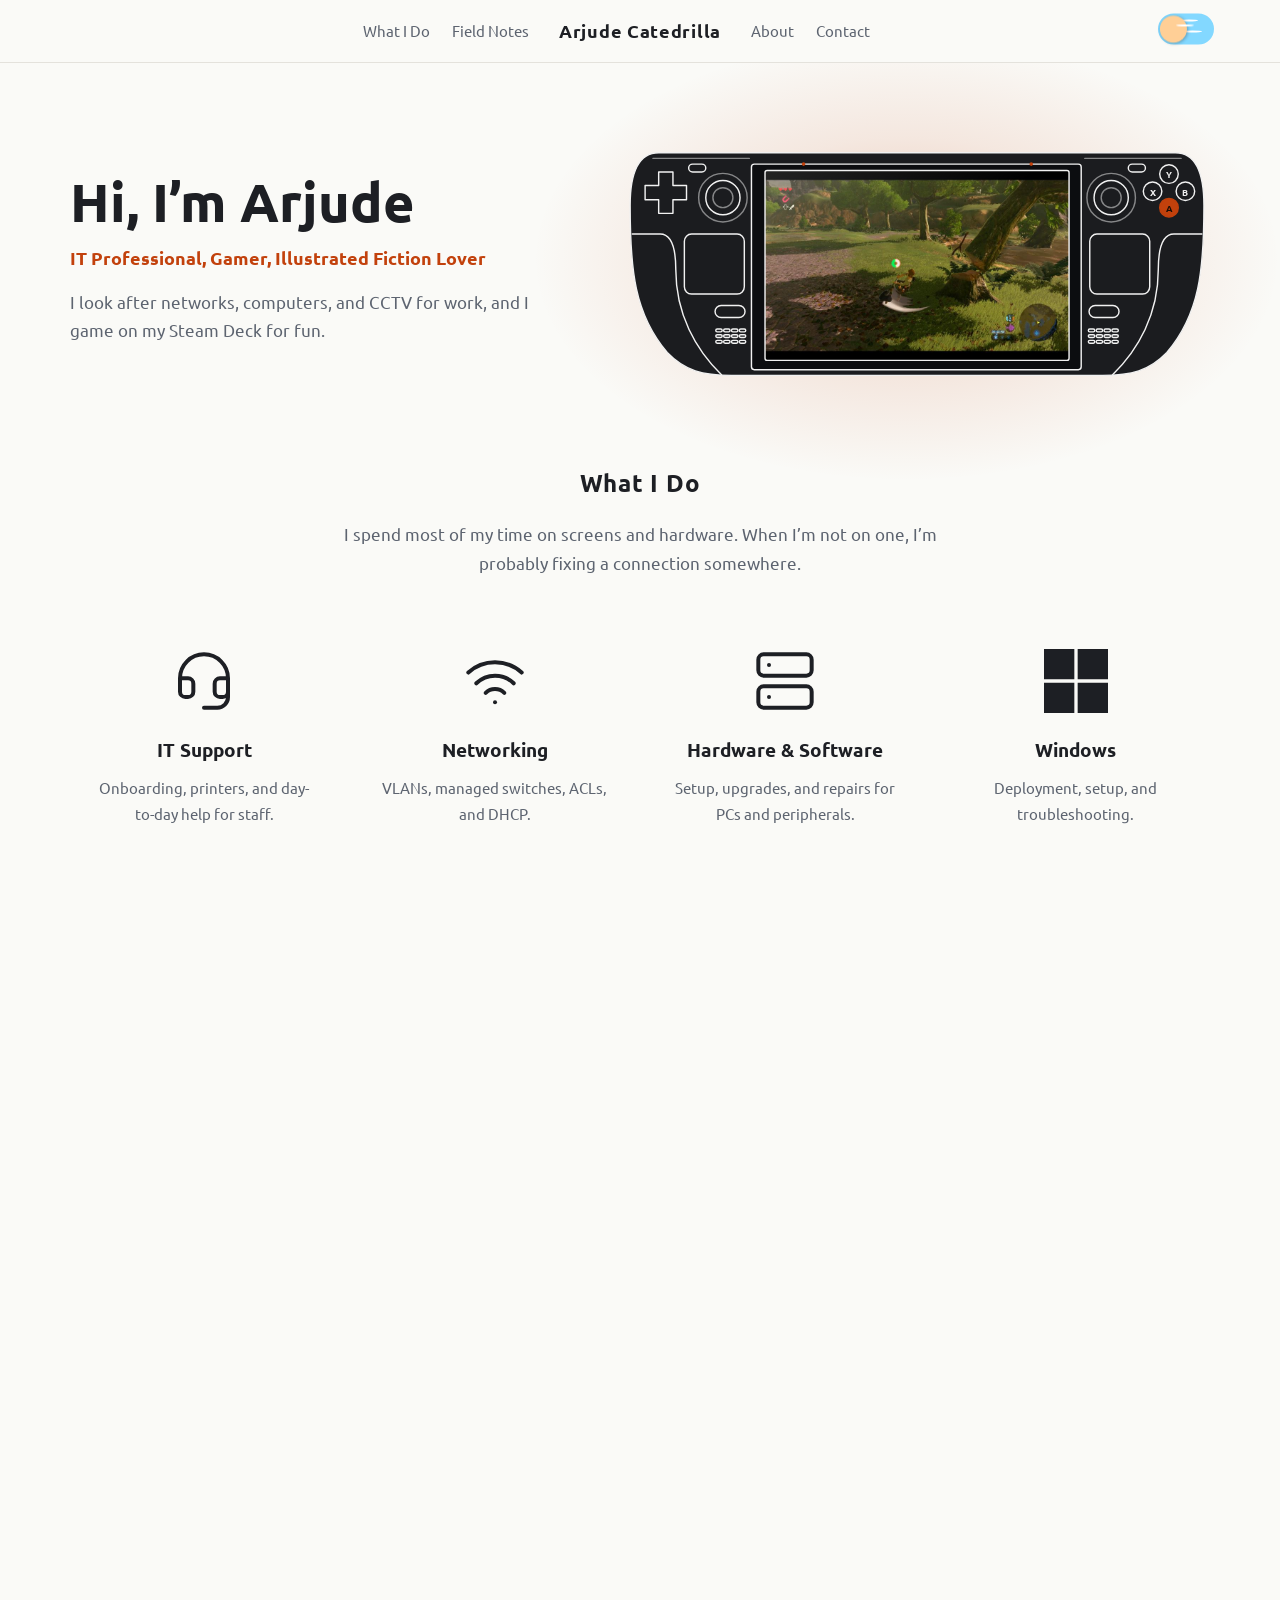
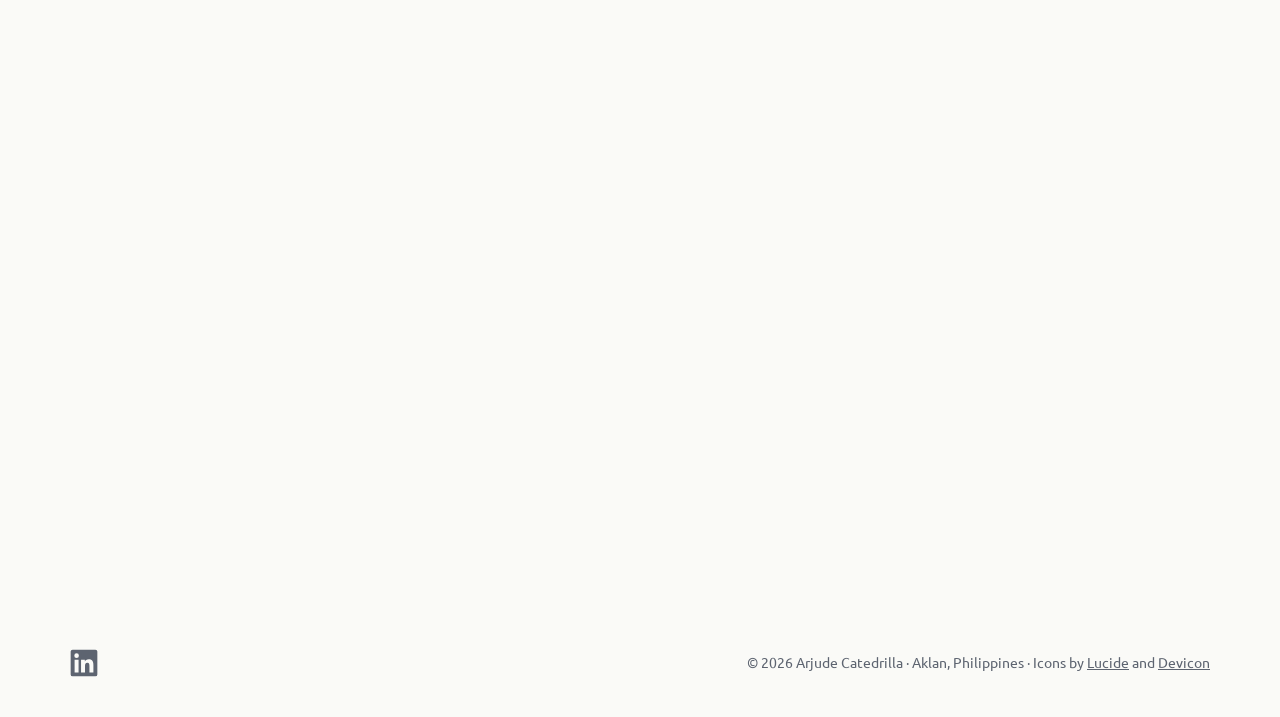
==== commit 477a130a: "UI adjustment, changed descriptions in about me" ====
--- a/index.html
+++ b/index.html
@@ -16,7 +16,24 @@
     <nav aria-label="Main sections" id="navL"></nav>
     <a class="brand" href="#top" id="brand"></a>
     <nav aria-label="More sections" id="navR"></nav>
-    <button id="theme" type="button" aria-label="Toggle dark or light theme">◐</button>
+    <!-- From Uiverse.io by mobinkakei - https://uiverse.io/mobinkakei/strong-lizard-79
+   MIT License, Copyright (c) Benjamin Réthoré - https://codepen.io/bnthor/pen/WQBNxO, mobinkakei (Mobeen) -->
+    <div class="tg-wrap">
+      <input class="tg-input" id="tg" type="checkbox" aria-label="Dark mode">
+      <label class="tg" for="tg">
+        <span class="tg__handler">
+          <span class="tg-crater tg-crater--1"></span>
+          <span class="tg-crater tg-crater--2"></span>
+          <span class="tg-crater tg-crater--3"></span>
+        </span>
+        <span class="tg-star tg-star--1"></span>
+        <span class="tg-star tg-star--2"></span>
+        <span class="tg-star tg-star--3"></span>
+        <span class="tg-star tg-star--4"></span>
+        <span class="tg-star tg-star--5"></span>
+        <span class="tg-star tg-star--6"></span>
+      </label>
+    </div>
   </header>
   <main id="main"><div id="top"></div></main>
   <footer><p id="foot"></p></footer>
--- a/style.css
+++ b/style.css
@@ -31,7 +31,7 @@
 .btn{display:inline-block;padding:10px 20px;border-radius:8px;border:1.5px solid var(--accent);color:var(--accent);text-decoration:none;font-weight:600}
 .btn.primary{background:var(--accent);color:var(--accent-ink)}
 #do h2,#do .intro{text-align:center}#do .intro{color:var(--muted);max-width:38em;margin:-8px auto 40px}
-.do{list-style:none;margin:0;padding:0;display:grid;gap:22px;grid-template-columns:repeat(auto-fit,minmax(210px,1fr))}
+.do{list-style:none;margin:0;padding:0;display:grid;gap:22px;grid-template-columns:repeat(4,minmax(0,1fr))}
 .do-item{text-align:center;padding:28px 18px 24px;border:3px solid transparent;border-radius:16px;transition:transform .18s ease,border-color .18s ease,box-shadow .18s ease,background-color .18s ease}
 .do-ico svg{width:64px;height:64px;fill:none;stroke:currentColor;stroke-width:1.5;stroke-linecap:round;stroke-linejoin:round;transition:color .18s ease}
 .do-item h3{margin:14px 0 8px;font-size:1.2rem}.do-item p{margin:0;color:var(--muted);font-size:.95rem}
@@ -75,15 +75,15 @@
 .about{text-align:center}.about p{max-width:38em;margin-left:auto;margin-right:auto}.about .btns{justify-content:center}
 .about-img{display:block;width:200px;height:200px;margin:0 auto 24px;border-radius:50%;object-fit:cover;border:3px solid var(--border)}
 .nav.split{display:grid;grid-template-columns:1fr auto 1fr;gap:20px}
-.nav.split #navL{justify-content:flex-end}.nav.split #navR{justify-content:flex-start;padding-right:56px}
+.nav.split #navL{justify-content:flex-end}.nav.split #navR{justify-content:flex-start;padding-right:72px}
 .nav.split .brand{margin:0;font-size:1.1rem;letter-spacing:.04em}
-.nav.split #theme{position:absolute;right:max(16px,calc((100% - 1180px)/2 + 16px));top:50%;transform:translateY(-50%)}
+.nav.split .tg-wrap{position:absolute;right:max(16px,calc((100% - 1180px)/2 + 16px));top:50%;transform:translateY(-50%)}
 @media (max-width:760px){
   .nav.split{display:flex;flex-wrap:wrap;justify-content:center;row-gap:2px;padding:10px 16px}
   .nav.split::after{content:"";order:3;flex-basis:100%}
   .nav.split #navL,.nav.split #navR{display:contents;padding:0}
   .nav.split .brand{order:1;margin-right:auto}
-  .nav.split #theme{order:2;position:static;transform:none}
+  .nav.split .tg-wrap{order:2;position:static;transform:none}
   .nav.split #navL a,.nav.split #navR a{order:4}
 }
 
@@ -119,3 +119,18 @@
 .count{font:.78rem var(--mono);color:var(--muted);font-weight:400}
 .entry{padding:16px 20px;border-top:1px solid var(--border)}.entry h3{margin:0 0 4px;font-size:1.1rem}.entry p{margin:0 0 6px;color:var(--muted);font-size:.95rem}
 .entry .tags{margin:8px 0 10px}.soon{margin:0;padding:16px 20px;border-top:1px solid var(--border);color:var(--muted);font-size:.95rem}
+
+/* From Uiverse.io by mobinkakei - https://uiverse.io/mobinkakei/strong-lizard-79
+   MIT License, Copyright (c) Benjamin Réthoré - https://codepen.io/bnthor/pen/WQBNxO, mobinkakei (Mobeen)
+   Day/night switch. Class names prefixed "tg" to avoid clashes; shrunk to fit the nav; AM/PM labels left out. */
+.tg-wrap .tg-input{position:absolute;opacity:0;width:0;height:0;margin:0;pointer-events:none} .tg {   cursor: pointer; display: inline-block; position: relative; width: 90px; height: 50px; background-color: #83d8ff; border-radius: 84px; transition: background-color 200ms cubic-bezier(0.445, 0.05, 0.55, 0.95);} .tg__handler {   display: inline-block; position: relative; z-index: 1; top: 3px; left: 3px; width: 44px; height: 44px; background-color: #ffcf96; border-radius: 50px; box-shadow: 0 2px 6px rgba(0, 0, 0, 0.3); transition: all 400ms cubic-bezier(0.68, -0.55, 0.265, 1.55); transform: rotate(-45deg);} .tg__handler .tg-crater {   position: absolute; background-color: #e8cda5; opacity: 0; transition: opacity 200ms ease-in-out; border-radius: 100%;} .tg__handler .tg-crater--1 { top: 18px; left: 10px; width: 4px; height: 4px;} .tg__handler .tg-crater--2 { top: 28px; left: 22px; width: 6px; height: 6px;} .tg__handler .tg-crater--3 { top: 10px; left: 25px; width: 8px; height: 8px;} .tg-star {   position: absolute; background-color: #fff; transition: all 300ms cubic-bezier(0.445, 0.05, 0.55, 0.95); border-radius: 50%;} .tg-star--1 { top: 10px; left: 35px; z-index: 0; width: 30px; height: 3px;} .tg-star--2 { top: 18px; left: 28px; z-index: 1; width: 30px; height: 3px;} .tg-star--3 { top: 27px; left: 40px; z-index: 0; width: 30px; height: 3px;} .tg-star--4, .tg-star--5, .tg-star--6 {   opacity: 0; transition: all 300ms 0 cubic-bezier(0.445, 0.05, 0.55, 0.95);} .tg-star--4 { top: 16px; left: 11px; z-index: 0; width: 2px; height: 2px; transform: translate3d(3px, 0, 0);} .tg-star--5 { top: 32px; left: 17px; z-index: 0; width: 3px; height: 3px; transform: translate3d(3px, 0, 0);} .tg-star--6 { top: 36px; left: 28px; z-index: 0; width: 2px; height: 2px; transform: translate3d(3px, 0, 0);} .tg-input:checked + .tg { background-color: #749dd6;} .tg-input:checked + .tg .tg__handler { background-color: #ffe5b5; transform: translate3d(40px, 0, 0) rotate(0);} .tg-input:checked + .tg .tg__handler .tg-crater { opacity: 1;} .tg-input:checked + .tg .tg-star--1 { width: 2px; height: 2px;} .tg-input:checked + .tg .tg-star--2 { width: 4px; height: 4px; transform: translate3d(-5px, 0, 0);} .tg-input:checked + .tg .tg-star--3 { width: 2px; height: 2px; transform: translate3d(-7px, 0, 0);} .tg-input:checked + .tg .tg-star--4, .tg-input:checked + .tg .tg-star--5, .tg-input:checked + .tg .tg-star--6 { opacity: 1; transform: translate3d(0, 0, 0);} .tg-input:checked + .tg .tg-star--4 { transition: all 300ms 200ms cubic-bezier(0.445, 0.05, 0.55, 0.95);} .tg-input:checked + .tg .tg-star--5 { transition: all 300ms 300ms cubic-bezier(0.445, 0.05, 0.55, 0.95);} .tg-input:checked + .tg .tg-star--6 { transition: all 300ms 400ms cubic-bezier(0.445, 0.05, 0.55, 0.95);} 
+.tg{zoom:.62}
+.tg-input:focus-visible + .tg{outline:3px solid var(--accent);outline-offset:4px}
+@media (prefers-reduced-motion:reduce){.tg,.tg__handler,.tg-star,.tg-crater{transition:none!important}}
+
+/* What I Do: 4 per row on wide screens, 2 on small laptops/tablets, 1 on phones and narrow windows (Field Notes tiles keep their own layout) */
+@media (max-width:900px){.do{grid-template-columns:repeat(2,minmax(0,1fr))}}
+@media (max-width:768px){.do{grid-template-columns:1fr}}
+
+/* Filled brand logo (Windows, from Devicon) drawn in white like the line icons */
+.do-ico svg.ico-fill{fill:currentColor;stroke:none}
